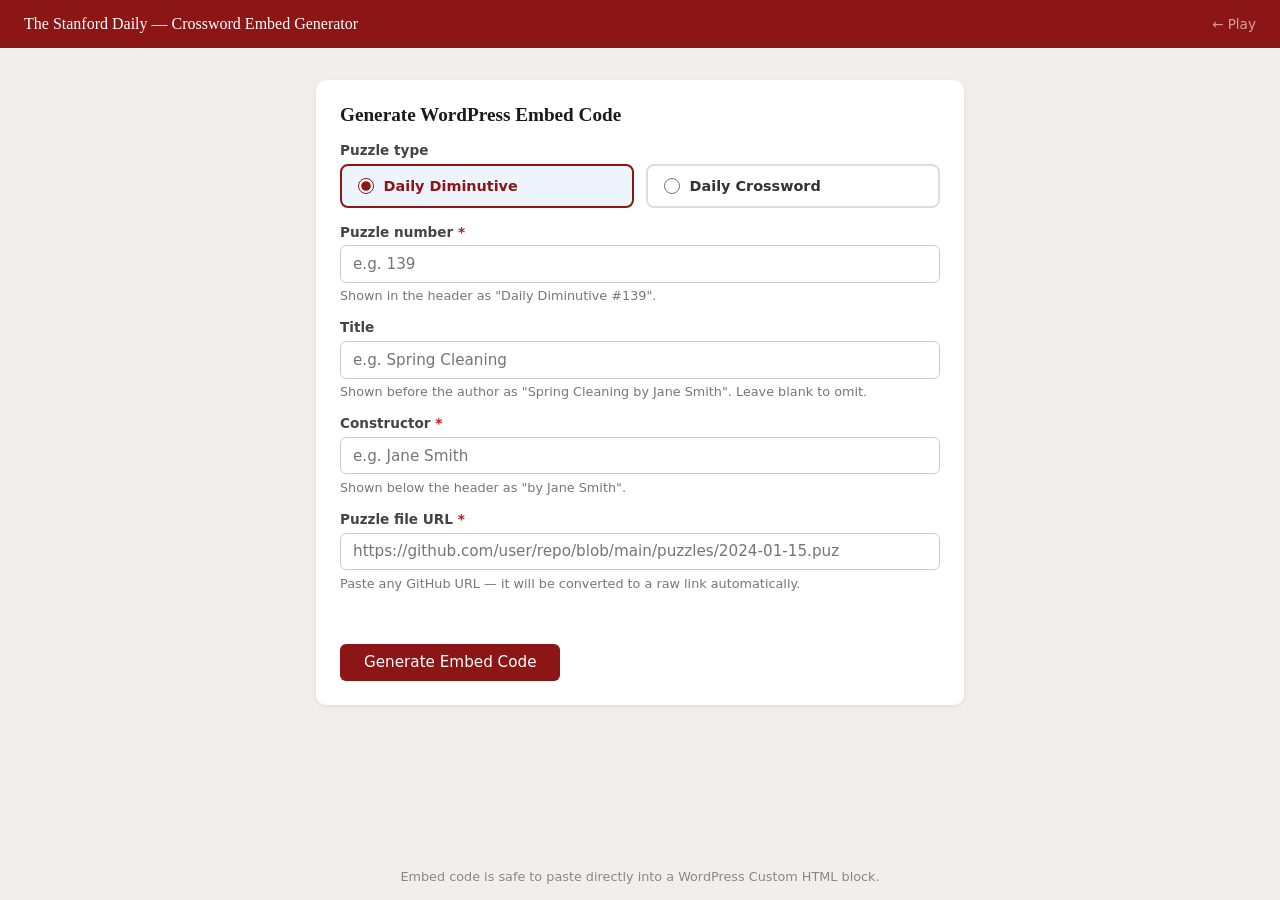
==== generate.html @ b4670187 "flex height" ====
<!DOCTYPE html>
<html lang="en">
<head>
  <meta charset="UTF-8">
  <meta name="viewport" content="width=device-width, initial-scale=1.0">
  <title>Crossword Embed Generator</title>
  <link rel="icon" href="assets/logo.png" type="image/png">
  <link rel="stylesheet" href="style.css">
  <style>
    /* Page-specific overrides */
    body {
      min-height: 100vh;
      display: flex;
      flex-direction: column;
      background: var(--gray-bg);
    }

    .gen-header {
      background: var(--header-bg);
      color: var(--header-fg);
      padding: 0 1.5rem;
      height: 48px;
      display: flex;
      align-items: center;
      gap: 1rem;
    }

    .gen-header h1 {
      font-family: var(--serif);
      font-size: 1rem;
      font-weight: 400;
      color: #fff;
    }

    .gen-header a {
      color: rgba(255,255,255,0.6);
      text-decoration: none;
      font-size: 0.85rem;
      margin-left: auto;
    }

    .gen-header a:hover {
      color: #fff;
    }

    .gen-main {
      flex: 1;
      max-width: 680px;
      margin: 2rem auto;
      width: 100%;
      padding: 0 1rem;
      display: flex;
      flex-direction: column;
      gap: 1.5rem;
    }

    .gen-card {
      background: #fff;
      border-radius: 10px;
      padding: 1.5rem;
      box-shadow: 0 1px 4px rgba(0,0,0,0.08);
    }

    .gen-card h2 {
      font-family: var(--serif);
      font-size: 1.2rem;
      margin-bottom: 1rem;
    }

    .field-group {
      display: flex;
      flex-direction: column;
      gap: 0.35rem;
      margin-bottom: 1rem;
    }

    .field-group label {
      font-size: 0.85rem;
      font-weight: 600;
      color: #444;
    }

    .field-group input[type="text"],
    .field-group input[type="number"],
    .field-group input[type="url"] {
      padding: 0.55rem 0.75rem;
      border: 1px solid #ccc;
      border-radius: 6px;
      font-family: var(--sans);
      font-size: 0.95rem;
      width: 100%;
      transition: border-color 0.15s;
    }

    .field-group input:focus {
      outline: none;
      border-color: var(--revealed);
    }

    /* Radio option cards */
    .radio-group {
      display: flex;
      gap: 0.75rem;
      flex-wrap: wrap;
    }

    .radio-card {
      flex: 1;
      min-width: 140px;
      border: 2px solid #ddd;
      border-radius: 8px;
      padding: 0.75rem 1rem;
      cursor: pointer;
      display: flex;
      align-items: center;
      gap: 0.6rem;
      transition: border-color 0.15s, background 0.15s;
      user-select: none;
    }

    .radio-card:hover {
      border-color: #aaa;
    }

    .radio-card input[type="radio"] {
      accent-color: var(--revealed);
      width: 16px;
      height: 16px;
      flex-shrink: 0;
    }

    .radio-card input[type="radio"]:checked + .radio-card-content .radio-label {
      color: var(--revealed);
    }

    .radio-card-content {
      display: flex;
      align-items: center;
      gap: 0.5rem;
    }

    .radio-card:has(input:checked) {
      border-color: var(--revealed);
      background: #eef4fc;
    }

    .radio-card img {
      height: 28px;
      width: auto;
      object-fit: contain;
    }

    .radio-label {
      font-size: 0.9rem;
      font-weight: 600;
      color: #333;
    }

    .field-hint {
      font-size: 0.8rem;
      color: #777;
    }

    .required {
      color: var(--incorrect, #b91c1c);
    }

    #generate-btn {
      padding: 0.6rem 1.5rem;
      background: var(--header-bg);
      color: #fff;
      border: none;
      border-radius: 6px;
      font-family: var(--sans);
      font-size: 0.95rem;
      cursor: pointer;
      transition: background 0.15s;
    }

    #generate-btn:hover {
      background: var(--cardinal-dark, #651010);
    }

    #generate-btn:disabled {
      opacity: 0.5;
      cursor: not-allowed;
    }

    .output-area {
      display: none;
    }

    .output-area.visible {
      display: block;
    }

    .output-label {
      display: flex;
      align-items: center;
      justify-content: space-between;
      margin-bottom: 0.5rem;
    }

    .output-label span {
      font-size: 0.85rem;
      font-weight: 600;
      color: #444;
    }

    #copy-btn {
      padding: 0.3rem 0.85rem;
      background: var(--gray-bg);
      border: 1px solid #ccc;
      border-radius: 5px;
      font-family: var(--sans);
      font-size: 0.85rem;
      cursor: pointer;
      transition: background 0.15s;
    }

    #copy-btn:hover {
      background: #d4d4d4;
    }

    #output-textarea {
      width: 100%;
      min-height: 180px;
      padding: 0.75rem;
      border: 1px solid #ccc;
      border-radius: 6px;
      font-family: 'Menlo', 'Consolas', monospace;
      font-size: 0.8rem;
      resize: vertical;
      color: #333;
      background: #fafafa;
    }

    #puzzle-title-preview {
      font-size: 0.85rem;
      color: #555;
      min-height: 1.2em;
      margin-top: 0.25rem;
    }

    #gen-error {
      color: var(--incorrect);
      font-size: 0.875rem;
      min-height: 1.2em;
    }

    .gen-footer {
      text-align: center;
      padding: 1rem;
      font-size: 0.8rem;
      color: #888;
    }

    @media (max-width: 640px) {
      .gen-main {
        margin: 1rem auto;
      }
    }
  </style>
</head>
<body>

  <header class="gen-header">
    <h1>The Stanford Daily — Crossword Embed Generator</h1>
    <a href="index.html">← Play</a>
  </header>

  <main class="gen-main">

    <div class="gen-card">
      <h2>Generate WordPress Embed Code</h2>

      <div class="field-group">
        <label>Puzzle type</label>
        <div class="radio-group">
          <label class="radio-card">
            <input type="radio" name="puzzle-type" value="dimi" checked>
            <div class="radio-card-content">
              <span class="radio-label">Daily Diminutive</span>
            </div>
          </label>
          <label class="radio-card">
            <input type="radio" name="puzzle-type" value="crossword">
            <div class="radio-card-content">
              <span class="radio-label">Daily Crossword</span>
            </div>
          </label>
        </div>
      </div>

      <div class="field-group">
        <label for="puzzle-num-input">Puzzle number <span class="required">*</span></label>
        <input type="text" id="puzzle-num-input" placeholder="e.g. 139" autocomplete="off">
        <span class="field-hint">Shown in the header as "Daily Diminutive #139".</span>
      </div>

      <div class="field-group">
        <label for="puzzle-title-input">Title</label>
        <input type="text" id="puzzle-title-input" placeholder="e.g. Spring Cleaning" autocomplete="off">
        <span class="field-hint">Shown before the author as "Spring Cleaning by Jane Smith". Leave blank to omit.</span>
      </div>

      <div class="field-group">
        <label for="puzzle-author-input">Constructor <span class="required">*</span></label>
        <input type="text" id="puzzle-author-input" placeholder="e.g. Jane Smith" autocomplete="off">
        <span class="field-hint">Shown below the header as "by Jane Smith".</span>
      </div>

      <div class="field-group">
        <label for="puz-url-input">Puzzle file URL <span class="required">*</span></label>
        <input type="url" id="puz-url-input"
               placeholder="https://github.com/user/repo/blob/main/puzzles/2024-01-15.puz"
               autocomplete="off" spellcheck="false">
        <span class="field-hint">Paste any GitHub URL — it will be converted to a raw link automatically.</span>
      </div>

      <div id="gen-error" role="alert" aria-live="polite"></div>
      <div id="puzzle-title-preview" aria-live="polite"></div>

      <button id="generate-btn">Generate Embed Code</button>
    </div>

    <div class="gen-card output-area" id="output-area">
      <div class="output-label">
        <span>WordPress embed snippet</span>
        <button id="copy-btn">Copy</button>
      </div>
      <textarea id="output-textarea" readonly spellcheck="false" aria-label="Generated embed HTML"></textarea>
      <p style="font-size:0.8rem; color:#777; margin-top:0.5rem;">
        Paste this into a <strong>Custom HTML</strong> block in WordPress.
        Make sure the iframe's <code>src</code> domain is allowed under
        <em>Settings → Reading → Allowed iframe domains</em> if required by your theme.
      </p>
    </div>

  </main>

  <footer class="gen-footer">
    Embed code is safe to paste directly into a WordPress Custom HTML block.
  </footer>

  <script type="module">
    import { parsePuz } from './puz-parser.js';

    const puzUrlInput       = document.getElementById('puz-url-input');
    const puzzleNumInput    = document.getElementById('puzzle-num-input');
    const puzzleTitleInput  = document.getElementById('puzzle-title-input');
    const puzzleAuthorInput = document.getElementById('puzzle-author-input');
    const generateBtn       = document.getElementById('generate-btn');
    const outputArea     = document.getElementById('output-area');
    const outputTextarea = document.getElementById('output-textarea');
    const copyBtn        = document.getElementById('copy-btn');
    const genError       = document.getElementById('gen-error');
    const titlePreview   = document.getElementById('puzzle-title-preview');

    // Resolve index.html relative to this page — always correct regardless of host/path
    const playerBase = new URL('index.html', location.href).href;

    generateBtn.addEventListener('click', async () => {
      genError.textContent = '';
      titlePreview.textContent = '';
      outputArea.classList.remove('visible');

      // Validate required fields
      const puzzleNum     = puzzleNumInput.value.trim();
      const puzzleAuthor  = puzzleAuthorInput.value.trim();
      let rawUrl = puzUrlInput.value.trim();

      if (!puzzleNum || !puzzleAuthor || !rawUrl) {
        genError.textContent = 'Puzzle number, constructor, and puzzle file URL are required.';
        return;
      }

      // Auto-convert github.com blob URLs → raw.githubusercontent.com
      // e.g. https://github.com/user/repo/blob/main/puzzles/file.puz
      //    → https://raw.githubusercontent.com/user/repo/main/puzzles/file.puz
      const githubBlobMatch = rawUrl.match(
        /^https?:\/\/github\.com\/([^/]+)\/([^/]+)\/blob\/(.+)$/
      );
      if (githubBlobMatch) {
        rawUrl = `https://raw.githubusercontent.com/${githubBlobMatch[1]}/${githubBlobMatch[2]}/${githubBlobMatch[3]}`;
        puzUrlInput.value = rawUrl;
        titlePreview.textContent = 'Converted to raw URL for direct access.';
      }

      try {
        new URL(rawUrl);
      } catch {
        genError.textContent = 'Invalid URL. Please enter a full URL including https://.';
        return;
      }

      const puzzleType     = document.querySelector('input[name="puzzle-type"]:checked')?.value || 'dimi';
      const puzzlePubTitle = puzzleTitleInput.value.trim();

      generateBtn.disabled = true;
      generateBtn.textContent = 'Loading puzzle…';

      let parsedTitle  = '';
      let parsedAuthor = '';

      try {
        const resp = await fetch(rawUrl);
        if (!resp.ok) throw new Error(`HTTP ${resp.status} — check that the URL is publicly accessible.`);
        const buf = await resp.arrayBuffer();
        const puz = parsePuz(buf);
        parsedTitle  = puz.title  || '';
        parsedAuthor = puz.author || '';
        titlePreview.textContent = parsedTitle
          ? `Loaded: "${parsedTitle}"${parsedAuthor ? ` by ${parsedAuthor}` : ''}`
          : 'Loaded successfully.';
      } catch (err) {
        // Fetch failed — generate snippet anyway, show a clear actionable message
        if (err.message.includes('Failed to fetch') || err.message.includes('NetworkError') || err.message.includes('CORS')) {
          genError.textContent = 'Could not fetch the file — make sure the URL points to a raw file (raw.githubusercontent.com), not a GitHub page.';
        } else {
          genError.textContent = `Could not load puzzle: ${err.message}`;
        }
      } finally {
        generateBtn.disabled = false;
        generateBtn.textContent = 'Generate Embed Code';
      }

      const typeName    = puzzleType === 'dimi' ? 'Daily Diminutive' : 'Daily Crossword';
      const footerLabel = puzzleNum ? `${typeName} #${puzzleNum}` : typeName;

      const playerUrl = new URL(playerBase);
      playerUrl.searchParams.set('puz', rawUrl);
      playerUrl.searchParams.set('embed', '1');
      playerUrl.searchParams.set('type', puzzleType);
      if (puzzleNum)      playerUrl.searchParams.set('num', puzzleNum);
      if (puzzlePubTitle) playerUrl.searchParams.set('title', puzzlePubTitle);
      if (puzzleAuthor)   playerUrl.searchParams.set('author', puzzleAuthor);
      const iframeSrc = playerUrl.toString();

      const titleAttr = puzzleNum
        ? `${footerLabel}`
        : (parsedTitle ? `Crossword — ${parsedTitle}` : 'Crossword Puzzle');

      const snippet = `<div style="max-width:760px; margin:0 auto;">
  <iframe
    src="${iframeSrc}"
    width="100%"
    height="600"
    frameborder="0"
    scrolling="no"
    style="border:none; border-radius:8px; overflow:hidden; display:block;"
    title="${titleAttr}"
    allow="clipboard-write">
  </iframe>
</div>`;

      outputTextarea.value = snippet;
      outputArea.classList.add('visible');
      outputTextarea.select();
    });

    copyBtn.addEventListener('click', () => {
      navigator.clipboard.writeText(outputTextarea.value).then(() => {
        copyBtn.textContent = 'Copied!';
        setTimeout(() => { copyBtn.textContent = 'Copy'; }, 2000);
      }).catch(() => {
        // Fallback: select the textarea so user can copy manually
        outputTextarea.select();
        copyBtn.textContent = 'Select all → copy manually';
        setTimeout(() => { copyBtn.textContent = 'Copy'; }, 3000);
      });
    });

    // Allow pressing Enter in the URL field to trigger generate
    puzUrlInput.addEventListener('keydown', e => {
      if (e.key === 'Enter') generateBtn.click();
    });
  </script>

</body>
</html>
---- style.css ----
/* ============================================================
   style.css — Crossword Puzzle App
   Stanford Daily — Cardinal red & white theme
   ============================================================ */

/* ── Custom Properties ──────────────────────────────────────── */
:root {
  /* Stanford Cardinal palette */
  --cardinal:      #8C1515;
  --cardinal-dark: #651010;

  --cell-bg:       #ffffff;
  --black-sq:      #1a1a1a;
  --border-color:  #555555;
  --active-cell:   #f7e04a;       /* yellow — high contrast on both red and white */
  --active-word:   #fde8e8;       /* light cardinal tint */
  --incorrect:     #b91c1c;
  --revealed:      #8C1515;       /* cardinal for revealed letters */
  --checked-dot:   #8C1515;
  --gray-bg:       #f2eeee;       /* warm off-white */
  --panel-bg:      #fdf8f8;       /* barely-pink white */
  --clue-active-bg:#fde8e8;       /* matches active-word */
  --clue-done:     #b8a8a8;
  --header-bg:     #8C1515;       /* Stanford Cardinal */
  --header-fg:     #ffffff;
  --btn-bg:        #8C1515;
  --btn-hover:     #651010;
  --modal-overlay: rgba(60, 0, 0, 0.5);
  --serif:         Georgia, 'Times New Roman', serif;
  --sans:          system-ui, -apple-system, 'Segoe UI', sans-serif;
  --cell-border:   1px solid var(--border-color);
}

/* ── Reset ───────────────────────────────────────────────────── */
*, *::before, *::after {
  box-sizing: border-box;
  margin: 0;
  padding: 0;
}

html, body {
  height: 100%;
  overflow: hidden;
}

body {
  font-family: var(--sans);
  background: var(--gray-bg);
  color: #1a1a1a;
  display: flex;
  flex-direction: column;
  height: 100vh;
}

/* ── Load Screen ─────────────────────────────────────────────── */
#load-screen {
  flex: 1;
  display: flex;
  flex-direction: column;
  align-items: center;
  justify-content: center;
  padding: 2rem;
  gap: 1.5rem;
}

#load-screen h1 {
  font-family: var(--serif);
  font-size: 2rem;
  letter-spacing: -0.02em;
}

#load-screen p {
  color: #555;
  font-size: 0.95rem;
}

#drop-zone {
  width: 100%;
  max-width: 420px;
  border: 2px dashed #999;
  border-radius: 12px;
  padding: 3rem 2rem;
  text-align: center;
  cursor: pointer;
  transition: border-color 0.15s, background 0.15s;
  background: #fff;
}

#drop-zone:hover,
#drop-zone.drag-over {
  border-color: var(--revealed);
  background: #eef4fc;
}

#drop-zone svg {
  display: block;
  margin: 0 auto 1rem;
  opacity: 0.4;
}

#drop-zone p {
  margin-bottom: 0.75rem;
  font-size: 1rem;
  color: #444;
}

#file-input {
  display: none;
}

.browse-btn {
  display: inline-block;
  padding: 0.5rem 1.25rem;
  border-radius: 6px;
  background: var(--btn-bg);
  color: #fff;
  font-size: 0.9rem;
  cursor: pointer;
  border: none;
  font-family: var(--sans);
  transition: background 0.15s;
}

.browse-btn:hover {
  background: var(--btn-hover);
}

#load-error {
  color: var(--incorrect);
  font-size: 0.9rem;
  min-height: 1.2em;
}

/* ── App (shown once puzzle loaded) ──────────────────────────── */
#app {
  display: none;
  flex-direction: column;
  flex: 1;
  overflow: hidden;
}

#app.visible {
  display: flex;
}

/* ── Header ──────────────────────────────────────────────────── */
#header {
  background: var(--header-bg);
  color: var(--header-fg);
  display: flex;
  align-items: center;
  gap: 0.75rem;
  padding: 0 1rem;
  height: 48px;
  flex-shrink: 0;
  position: relative;
  z-index: 10;
}

#puzzle-title {
  flex: 1;
  font-family: var(--serif);
  font-size: 1rem;
  white-space: nowrap;
  overflow: hidden;
  text-overflow: ellipsis;
}

#timer {
  font-variant-numeric: tabular-nums;
  font-size: 0.95rem;
  letter-spacing: 0.04em;
  min-width: 5.5ch;
  text-align: center;
  background: transparent;
  border: 1px solid rgba(255,255,255,0.3);
  border-radius: 5px;
  color: var(--header-fg);
  padding: 0.3rem 0.6rem;
  cursor: pointer;
  font-family: var(--sans);
  display: flex;
  align-items: center;
  gap: 0.3rem;
  transition: background 0.15s;
}

#timer:hover {
  background: rgba(255,255,255,0.15);
}

#timer.paused {
  opacity: 0.7;
}

#timer-icon {
  font-size: 0.75rem;
  line-height: 1;
  flex-shrink: 0;
}

/* ── Help Button ─────────────────────────────────────────────── */
#help-btn {
  background: transparent;
  border: 1px solid rgba(255,255,255,0.3);
  color: var(--header-fg);
  border-radius: 50%;
  width: 28px;
  height: 28px;
  display: flex;
  align-items: center;
  justify-content: center;
  font-family: var(--serif);
  font-size: 1rem;
  font-weight: 700;
  cursor: pointer;
  transition: background 0.15s;
  flex-shrink: 0;
}

#help-btn:hover {
  background: rgba(255,255,255,0.15);
}

/* ── Help Modal ──────────────────────────────────────────────── */
#help-modal .modal {
  max-width: 460px;
  text-align: left;
}

#help-modal h2 {
  text-align: center;
  margin-bottom: 1.25rem;
}

.help-section {
  margin-bottom: 1rem;
}

.help-section h3 {
  font-family: var(--sans);
  font-size: 0.7rem;
  font-weight: 700;
  text-transform: uppercase;
  letter-spacing: 0.08em;
  color: var(--cardinal);
  margin-bottom: 0.5rem;
}

.help-row {
  display: flex;
  align-items: baseline;
  gap: 0.75rem;
  padding: 0.25rem 0;
  font-size: 0.9rem;
  color: #333;
  line-height: 1.4;
}

.help-row + .help-row {
  border-top: 1px solid #f0e8e8;
}

.help-key {
  font-family: var(--sans);
  font-size: 0.78rem;
  font-weight: 600;
  white-space: nowrap;
  min-width: 110px;
  color: #555;
  flex-shrink: 0;
}

kbd {
  display: inline-block;
  background: #f4f0f0;
  border: 1px solid #ccc;
  border-bottom-width: 2px;
  border-radius: 4px;
  padding: 0.1em 0.4em;
  font-family: var(--sans);
  font-size: 0.75rem;
  color: #333;
  line-height: 1.4;
}

.header-btn {
  background: transparent;
  border: 1px solid rgba(255,255,255,0.3);
  color: var(--header-fg);
  border-radius: 5px;
  padding: 0.3rem 0.75rem;
  font-family: var(--sans);
  font-size: 0.85rem;
  cursor: pointer;
  transition: background 0.15s;
  white-space: nowrap;
}

.header-btn:hover {
  background: rgba(255,255,255,0.15);
}

/* ── Menu Dropdown ───────────────────────────────────────────── */
#menu-wrapper {
  position: relative;
}

#menu {
  display: none;
  position: absolute;
  top: calc(100% + 6px);
  right: 0;
  background: #fff;
  border: 1px solid #ddd;
  border-radius: 8px;
  box-shadow: 0 4px 16px rgba(0,0,0,0.18);
  min-width: 180px;
  z-index: 100;
  overflow: hidden;
}

#menu.open {
  display: block;
}

#menu button {
  display: block;
  width: 100%;
  text-align: left;
  padding: 0.55rem 1rem;
  background: none;
  border: none;
  font-family: var(--sans);
  font-size: 0.9rem;
  color: #222;
  cursor: pointer;
  transition: background 0.1s;
}

#menu button:hover {
  background: var(--gray-bg);
}

#menu hr {
  border: none;
  border-top: 1px solid #e8e8e8;
  margin: 2px 0;
}

/* ── Puzzle Area ─────────────────────────────────────────────── */
#puzzle-area {
  display: flex;
  flex: 1;
  overflow: hidden;
  gap: 0;
}

/* ── Grid ────────────────────────────────────────────────────── */
#grid-wrapper {
  flex: 1;              /* takes all space left after the fixed clue panel */
  display: flex;
  align-items: flex-start;
  justify-content: center;
  padding: 1rem;
  overflow: auto;
}

#grid-container {
  display: grid;
  border: 2px solid var(--border-color);
  /* grid-template-columns set dynamically via JS */
  /* width fills the wrapper minus padding; aspect-ratio keeps cells square */
  width: 100%;
  max-width: 100%;
}

.cell {
  position: relative;
  aspect-ratio: 1;
  background: var(--cell-bg);
  border-right: var(--cell-border);
  border-bottom: var(--cell-border);
  cursor: default;
  user-select: none;
  container-type: inline-size; /* cqw units in children = % of this cell's width */
}

/* Remove redundant right/bottom borders at grid edges */
.cell:last-child { border-right: none; }

.cell.black {
  background: var(--black-sq);
  cursor: default;
}

.cell.active-cell {
  background: var(--active-cell);
}

.cell.active-word:not(.active-cell) {
  background: var(--active-word);
}

/* Cell number label */
.cell-number {
  position: absolute;
  top: 5%;
  left: 5%;
  font-size: clamp(6px, 22cqw, 11px);
  line-height: 1;
  font-family: var(--sans);
  color: #111;
  pointer-events: none;
  z-index: 1;
}

/* Letter in cell */
.cell-letter {
  position: absolute;
  inset: 0;
  display: flex;
  align-items: center;
  justify-content: center;
  font-family: var(--sans);
  font-weight: 700;
  font-size: clamp(10px, 55cqw, 28px);
  color: #111;
  pointer-events: none;
}

/* Incorrect letter */
.cell.incorrect .cell-letter {
  color: var(--incorrect);
}

/* Single diagonal slash through incorrect cells */
.cell.incorrect::before {
  content: '';
  position: absolute;
  inset: 0;
  background: linear-gradient(
    to bottom right,
    transparent calc(50% - 0.75px),
    var(--incorrect) calc(50% - 0.75px),
    var(--incorrect) calc(50% + 0.75px),
    transparent calc(50% + 0.75px)
  );
  pointer-events: none;
  z-index: 1;
}

/* Revealed letter — no color change, looks like a normal filled cell */

/* Dot indicator for checked/revealed cells */
.cell.checked::after,
.cell.revealed::after {
  content: '•';
  position: absolute;
  top: 2%;
  right: 5%;
  font-size: clamp(5px, 15cqw, 8px);
  color: var(--checked-dot);
  line-height: 1;
  pointer-events: none;
}

/* ── Active-Clue Bar (mobile) ────────────────────────────────── */
#active-clue-bar {
  display: none;
  background: var(--active-word);
  padding: 0.5rem 1rem;
  font-family: var(--serif);
  font-size: 0.9rem;
  line-height: 1.4;
  border-top: 1px solid #bbb;
  flex-shrink: 0;
}

/* ── Clue Panel ──────────────────────────────────────────────── */
#clue-panel {
  flex: 0 0 280px;      /* fixed width — never grows or shrinks */
  display: flex;
  flex-direction: column;
  overflow: hidden;
  background: var(--panel-bg);
  border-left: 1px solid #ccc;
}

/* Clue panel tabs (mobile only) */
#clue-tabs {
  display: none;
  flex-shrink: 0;
  border-bottom: 2px solid #ccc;
}

#clue-tabs button {
  flex: 1;
  padding: 0.5rem;
  background: none;
  border: none;
  font-family: var(--sans);
  font-size: 0.9rem;
  font-weight: 600;
  cursor: pointer;
  color: #666;
  border-bottom: 2px solid transparent;
  margin-bottom: -2px;
}

#clue-tabs button.active {
  color: var(--revealed);
  border-bottom-color: var(--revealed);
}

/* Desktop: each section is a flex column —
   header pinned at top, list scrolls independently */
#across-section,
#down-section {
  flex: 1;
  min-height: 0;
  display: flex;
  flex-direction: column;
  overflow: hidden;
}

#across-section {
  border-bottom: 2px solid #ddd;
}

.clue-section-header {
  font-family: var(--sans);
  font-weight: 700;
  font-size: 0.75rem;
  text-transform: uppercase;
  letter-spacing: 0.08em;
  padding: 0.6rem 1rem 0.4rem;
  color: var(--cardinal);
  flex-shrink: 0;
  border-bottom: 1px solid #e8e0e0;
  background: var(--panel-bg);
}

.clue-list {
  list-style: none;
  overflow-y: auto;
  flex: 1;
  min-height: 0;
  padding-bottom: 0.5rem;
}

.clue-item {
  display: flex;
  gap: 0.4rem;
  padding: 0.3rem 1rem;
  font-family: var(--serif);
  font-size: 0.9rem;
  line-height: 1.4;
  cursor: pointer;
  transition: background 0.1s;
  border-radius: 4px;
  margin: 0 0.25rem;
}

.clue-item:hover {
  background: rgba(0,0,0,0.05);
}

.clue-item.active-clue {
  background: var(--clue-active-bg);
}

.clue-item.completed-clue .clue-text {
  color: var(--clue-done);
}

.clue-num {
  font-weight: 700;
  min-width: 2.2ch;
  text-align: right;
  flex-shrink: 0;
  color: #444;
  font-family: var(--sans);
  font-size: 0.85rem;
  padding-top: 0.05em;
}

.clue-text {
  flex: 1;
}

/* ── Modals ───────────────────────────────────────────────────── */
.modal-overlay {
  display: none;
  position: fixed;
  inset: 0;
  background: var(--modal-overlay);
  z-index: 200;
  align-items: center;
  justify-content: center;
}

.modal-overlay.open {
  display: flex;
}

.modal {
  background: #fff;
  border-radius: 12px;
  padding: 2rem;
  max-width: 400px;
  width: 90%;
  box-shadow: 0 8px 32px rgba(0,0,0,0.25);
  text-align: center;
}

.modal h2 {
  font-family: var(--serif);
  font-size: 1.6rem;
  margin-bottom: 0.5rem;
}

.modal p {
  color: #555;
  font-size: 0.95rem;
  margin-bottom: 0.3rem;
  line-height: 1.5;
}

.modal .solve-time {
  font-size: 1.8rem;
  font-variant-numeric: tabular-nums;
  font-weight: 700;
  margin: 0.75rem 0;
  color: #222;
}

.modal-actions {
  display: flex;
  gap: 0.75rem;
  justify-content: center;
  margin-top: 1.25rem;
  flex-wrap: wrap;
}

.btn {
  padding: 0.55rem 1.25rem;
  border-radius: 6px;
  border: none;
  font-family: var(--sans);
  font-size: 0.9rem;
  cursor: pointer;
  transition: background 0.15s, opacity 0.15s;
}

.btn-primary {
  background: var(--header-bg);
  color: #fff;
}

.btn-primary:hover {
  background: var(--cardinal-dark);
}

.btn-secondary {
  background: var(--gray-bg);
  color: #222;
}

.btn-secondary:hover {
  background: #d4d4d4;
}

.btn-danger {
  background: var(--incorrect);
  color: #fff;
}

.btn-danger:hover {
  opacity: 0.85;
}

/* ── Scramble Warning ────────────────────────────────────────── */
#scramble-warning {
  display: none;
  background: #fff3cd;
  color: #856404;
  border: 1px solid #ffc107;
  border-radius: 6px;
  padding: 0.5rem 1rem;
  font-size: 0.875rem;
  text-align: center;
  flex-shrink: 0;
}

/* ── Puzzle Banner ───────────────────────────────────────────── */
#puzzle-banner {
  display: none;
  flex-direction: column;
  align-items: center;
  justify-content: center;
  gap: 0.2rem;
  padding: 0.55rem 1.25rem 0.6rem;
  background: var(--cardinal);
  border-bottom: 2px solid var(--cardinal-dark);
  flex-shrink: 0;
}

#puzzle-banner.visible {
  display: flex;
}

#banner-top {
  display: flex;
  align-items: center;
  gap: 0.55rem;
}

#banner-logo {
  height: 26px;
  width: auto;
  object-fit: contain;
  display: block;
}

#banner-number {
  font-family: var(--serif);
  font-size: 1.05rem;
  font-weight: 400;
  color: #ffffff;
  letter-spacing: 0.01em;
  line-height: 1;
}

#banner-author {
  font-family: var(--serif);
  font-size: 0.8rem;
  color: rgba(255, 255, 255, 0.8);
  font-style: italic;
  line-height: 1;
}

/* ── Embed Mode ──────────────────────────────────────────────── */
body.embed-mode #load-screen {
  display: none !important;
}

/* In embed mode, hide the text title (banner already shows puzzle info)
   but keep the timer, help, and menu visible */
body.embed-mode #puzzle-title {
  display: none;
}

body.embed-mode #app {
  border-radius: 8px;
  overflow: hidden;
}

/* Always show side-by-side layout in embed mode, regardless of viewport width */
body.embed-mode #puzzle-area {
  flex-direction: row;
  overflow: hidden;
}

body.embed-mode #grid-wrapper {
  align-self: flex-start;
}

body.embed-mode #active-clue-bar {
  display: none;
}

body.embed-mode #clue-panel {
  flex: 0 0 280px;
  border-left: 1px solid #ccc;
  border-top: none;
  min-height: unset;
}

body.embed-mode #clue-tabs {
  display: none;
}

body.embed-mode #across-section,
body.embed-mode #down-section {
  display: flex;
}

body.embed-mode .clue-section-header {
  display: block;
}

/* ── Media Queries (Mobile ≤ 640px) ─────────────────────────── */
@media (max-width: 640px) {
  html, body {
    overflow: auto;
    height: auto;
  }

  #puzzle-area {
    flex-direction: column;
    overflow: auto;
  }

  #grid-wrapper {
    padding: 0.5rem;
    flex-shrink: 0;
    justify-content: center;
  }

  #grid-container {
    max-width: 100%;
    width: 100%;
  }

  #active-clue-bar {
    display: block;
  }

  #clue-panel {
    border-left: none;
    border-top: 1px solid #ccc;
    flex: 1;
    min-height: 200px;
    overflow: hidden;
    display: flex;
    flex-direction: column;
  }

  #clue-tabs {
    display: flex;
  }

  /* On mobile, only one section visible at a time */
  #across-section,
  #down-section {
    display: none;
    flex: 1;
    min-height: 0;
    overflow: hidden;
  }

  #across-section.tab-active,
  #down-section.tab-active {
    display: flex;
    flex-direction: column;
  }

  #across-section {
    border-bottom: none;
  }

  .clue-section-header {
    display: none;
  }

  /* On mobile clue-list fills the tab panel */
  .clue-list {
    overflow-y: auto;
    flex: 1;
    padding-top: 0.25rem;
  }

  #clue-panel {
    max-width: none;
  }
}
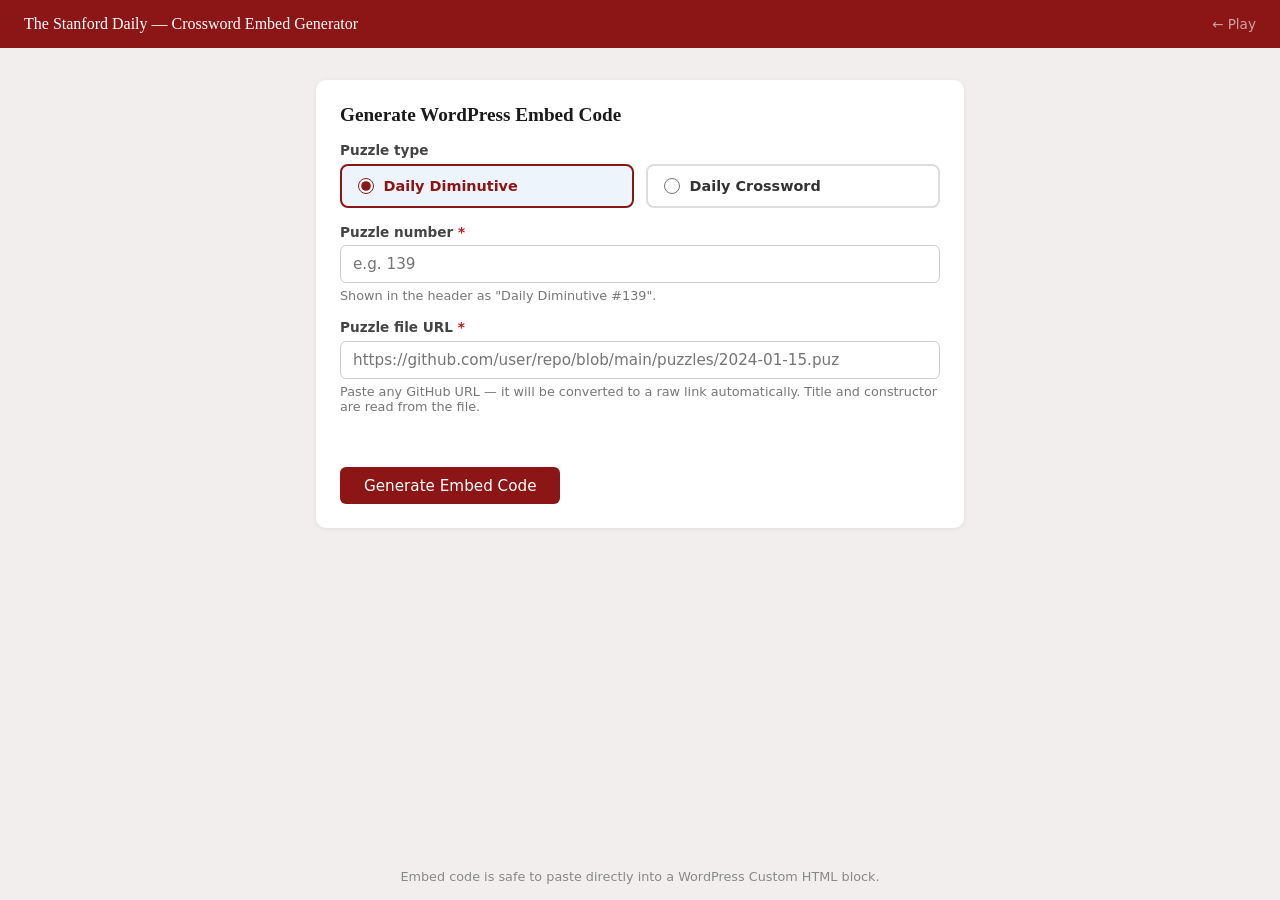
==== commit 110fcae3: "fix generate" ====
--- a/generate.html
+++ b/generate.html
@@ -8,6 +8,11 @@
   <link rel="stylesheet" href="style.css">
   <style>
     /* Page-specific overrides */
+    html, body {
+      overflow: auto;
+      height: auto;
+    }
+
     body {
       min-height: 100vh;
       display: flex;
@@ -299,23 +304,11 @@
       </div>
 
       <div class="field-group">
-        <label for="puzzle-title-input">Title</label>
-        <input type="text" id="puzzle-title-input" placeholder="e.g. Spring Cleaning" autocomplete="off">
-        <span class="field-hint">Shown before the author as "Spring Cleaning by Jane Smith". Leave blank to omit.</span>
-      </div>
-
-      <div class="field-group">
-        <label for="puzzle-author-input">Constructor <span class="required">*</span></label>
-        <input type="text" id="puzzle-author-input" placeholder="e.g. Jane Smith" autocomplete="off">
-        <span class="field-hint">Shown below the header as "by Jane Smith".</span>
-      </div>
-
-      <div class="field-group">
         <label for="puz-url-input">Puzzle file URL <span class="required">*</span></label>
         <input type="url" id="puz-url-input"
                placeholder="https://github.com/user/repo/blob/main/puzzles/2024-01-15.puz"
                autocomplete="off" spellcheck="false">
-        <span class="field-hint">Paste any GitHub URL — it will be converted to a raw link automatically.</span>
+        <span class="field-hint">Paste any GitHub URL — it will be converted to a raw link automatically. Title and constructor are read from the file.</span>
       </div>
 
       <div id="gen-error" role="alert" aria-live="polite"></div>
@@ -346,11 +339,9 @@
   <script type="module">
     import { parsePuz } from './puz-parser.js';
 
-    const puzUrlInput       = document.getElementById('puz-url-input');
-    const puzzleNumInput    = document.getElementById('puzzle-num-input');
-    const puzzleTitleInput  = document.getElementById('puzzle-title-input');
-    const puzzleAuthorInput = document.getElementById('puzzle-author-input');
-    const generateBtn       = document.getElementById('generate-btn');
+    const puzUrlInput    = document.getElementById('puz-url-input');
+    const puzzleNumInput = document.getElementById('puzzle-num-input');
+    const generateBtn    = document.getElementById('generate-btn');
     const outputArea     = document.getElementById('output-area');
     const outputTextarea = document.getElementById('output-textarea');
     const copyBtn        = document.getElementById('copy-btn');
@@ -366,12 +357,11 @@
       outputArea.classList.remove('visible');
 
       // Validate required fields
-      const puzzleNum     = puzzleNumInput.value.trim();
-      const puzzleAuthor  = puzzleAuthorInput.value.trim();
+      const puzzleNum = puzzleNumInput.value.trim();
       let rawUrl = puzUrlInput.value.trim();
 
-      if (!puzzleNum || !puzzleAuthor || !rawUrl) {
-        genError.textContent = 'Puzzle number, constructor, and puzzle file URL are required.';
+      if (!puzzleNum || !rawUrl) {
+        genError.textContent = 'Puzzle number and puzzle file URL are required.';
         return;
       }
 
@@ -394,8 +384,7 @@
         return;
       }
 
-      const puzzleType     = document.querySelector('input[name="puzzle-type"]:checked')?.value || 'dimi';
-      const puzzlePubTitle = puzzleTitleInput.value.trim();
+      const puzzleType = document.querySelector('input[name="puzzle-type"]:checked')?.value || 'dimi';
 
       generateBtn.disabled = true;
       generateBtn.textContent = 'Loading puzzle…';
@@ -414,38 +403,38 @@
           ? `Loaded: "${parsedTitle}"${parsedAuthor ? ` by ${parsedAuthor}` : ''}`
           : 'Loaded successfully.';
       } catch (err) {
-        // Fetch failed — generate snippet anyway, show a clear actionable message
         if (err.message.includes('Failed to fetch') || err.message.includes('NetworkError') || err.message.includes('CORS')) {
           genError.textContent = 'Could not fetch the file — make sure the URL points to a raw file (raw.githubusercontent.com), not a GitHub page.';
         } else {
           genError.textContent = `Could not load puzzle: ${err.message}`;
         }
-      } finally {
         generateBtn.disabled = false;
         generateBtn.textContent = 'Generate Embed Code';
+        return;
       }
 
+      generateBtn.disabled = false;
+      generateBtn.textContent = 'Generate Embed Code';
+
       const typeName    = puzzleType === 'dimi' ? 'Daily Diminutive' : 'Daily Crossword';
-      const footerLabel = puzzleNum ? `${typeName} #${puzzleNum}` : typeName;
+      const footerLabel = `${typeName} #${puzzleNum}`;
 
       const playerUrl = new URL(playerBase);
       playerUrl.searchParams.set('puz', rawUrl);
       playerUrl.searchParams.set('embed', '1');
       playerUrl.searchParams.set('type', puzzleType);
-      if (puzzleNum)      playerUrl.searchParams.set('num', puzzleNum);
-      if (puzzlePubTitle) playerUrl.searchParams.set('title', puzzlePubTitle);
-      if (puzzleAuthor)   playerUrl.searchParams.set('author', puzzleAuthor);
+      playerUrl.searchParams.set('num', puzzleNum);
+      if (parsedTitle)  playerUrl.searchParams.set('title', parsedTitle);
+      if (parsedAuthor) playerUrl.searchParams.set('author', parsedAuthor);
       const iframeSrc = playerUrl.toString();
 
-      const titleAttr = puzzleNum
-        ? `${footerLabel}`
-        : (parsedTitle ? `Crossword — ${parsedTitle}` : 'Crossword Puzzle');
+      const titleAttr = parsedTitle ? `${footerLabel} — ${parsedTitle}` : footerLabel;
 
       const snippet = `<div style="max-width:760px; margin:0 auto;">
   <iframe
     src="${iframeSrc}"
     width="100%"
-    height="600"
+    height="550"
     frameborder="0"
     scrolling="no"
     style="border:none; border-radius:8px; overflow:hidden; display:block;"
--- a/style.css
+++ b/style.css
@@ -358,10 +358,11 @@
 
 /* ── Grid ────────────────────────────────────────────────────── */
 #grid-wrapper {
-  flex: 1;              /* takes all space left after the fixed clue panel */
-  display: flex;
-  align-items: flex-start;
-  justify-content: center;
+  flex: 1;
+  display: flex;
+  flex-direction: column;
+  align-items: center;    /* center banner and grid horizontally */
+  justify-content: flex-start;
   padding: 1rem;
   overflow: auto;
 }
@@ -479,7 +480,7 @@
 
 /* ── Clue Panel ──────────────────────────────────────────────── */
 #clue-panel {
-  flex: 0 0 280px;      /* fixed width — never grows or shrinks */
+  flex: 0 0 200px;      /* fixed width — never grows or shrinks */
   display: flex;
   flex-direction: column;
   overflow: hidden;
@@ -534,7 +535,7 @@
   font-size: 0.75rem;
   text-transform: uppercase;
   letter-spacing: 0.08em;
-  padding: 0.6rem 1rem 0.4rem;
+  padding: 0.6rem 1rem 0.4rem 0.25rem;
   color: var(--cardinal);
   flex-shrink: 0;
   border-bottom: 1px solid #e8e0e0;
@@ -552,7 +553,7 @@
 .clue-item {
   display: flex;
   gap: 0.4rem;
-  padding: 0.3rem 1rem;
+  padding: 0.15rem 0.6rem 0.15rem 0.25rem;
   font-family: var(--serif);
   font-size: 0.9rem;
   line-height: 1.4;
@@ -699,10 +700,11 @@
   flex-direction: column;
   align-items: center;
   justify-content: center;
-  gap: 0.2rem;
-  padding: 0.55rem 1.25rem 0.6rem;
+  gap: 0.25rem;
+  padding: 0.6rem 1rem 0.65rem;
   background: var(--cardinal);
-  border-bottom: 2px solid var(--cardinal-dark);
+  border-radius: 6px 6px 0 0;  /* rounds into the grid top edge */
+  width: 100%;
   flex-shrink: 0;
 }
 
@@ -717,7 +719,7 @@
 }
 
 #banner-logo {
-  height: 26px;
+  height: 24px;
   width: auto;
   object-fit: contain;
   display: block;
@@ -725,7 +727,7 @@
 
 #banner-number {
   font-family: var(--serif);
-  font-size: 1.05rem;
+  font-size: 1rem;
   font-weight: 400;
   color: #ffffff;
   letter-spacing: 0.01em;
@@ -734,8 +736,8 @@
 
 #banner-author {
   font-family: var(--serif);
-  font-size: 0.8rem;
-  color: rgba(255, 255, 255, 0.8);
+  font-size: 0.78rem;
+  color: rgba(255, 255, 255, 0.85);
   font-style: italic;
   line-height: 1;
 }
@@ -751,18 +753,30 @@
   display: none;
 }
 
+/* Embed mode overrides — high specificity so these beat the mobile media query */
+
+/* Lock body to iframe height so the flex height chain works at any viewport width */
+body.embed-mode {
+  height: 100vh;
+  overflow: hidden;
+}
+
 body.embed-mode #app {
+  height: 100vh;
+  overflow: hidden;
   border-radius: 8px;
-  overflow: hidden;
-}
-
-/* Always show side-by-side layout in embed mode, regardless of viewport width */
+}
+
+/* Force side-by-side layout */
 body.embed-mode #puzzle-area {
   flex-direction: row;
   overflow: hidden;
 }
 
+/* Grid fills remaining width; sits at the top */
 body.embed-mode #grid-wrapper {
+  flex: 1;
+  overflow: auto;
   align-self: flex-start;
 }
 
@@ -770,24 +784,42 @@
   display: none;
 }
 
+/* Clue panel: fixed 280 px wide, stretches to full puzzle-area height */
 body.embed-mode #clue-panel {
-  flex: 0 0 280px;
+  flex: 0 0 200px;
+  height: auto;        /* let align-items:stretch do the work */
+  overflow: hidden;
   border-left: 1px solid #ccc;
   border-top: none;
-  min-height: unset;
+  min-height: 0;
+  display: flex;
+  flex-direction: column;
 }
 
 body.embed-mode #clue-tabs {
   display: none;
 }
 
+/* Both sections visible, each taking half the panel height */
 body.embed-mode #across-section,
 body.embed-mode #down-section {
   display: flex;
+  flex: 1;
+  min-height: 0;
+  flex-direction: column;
+  overflow: hidden;
+}
+
+/* Clue list scrolls within its section */
+body.embed-mode .clue-list {
+  flex: 1;
+  min-height: 0;
+  overflow-y: auto;
 }
 
 body.embed-mode .clue-section-header {
   display: block;
+  flex-shrink: 0;
 }
 
 /* ── Media Queries (Mobile ≤ 640px) ─────────────────────────── */
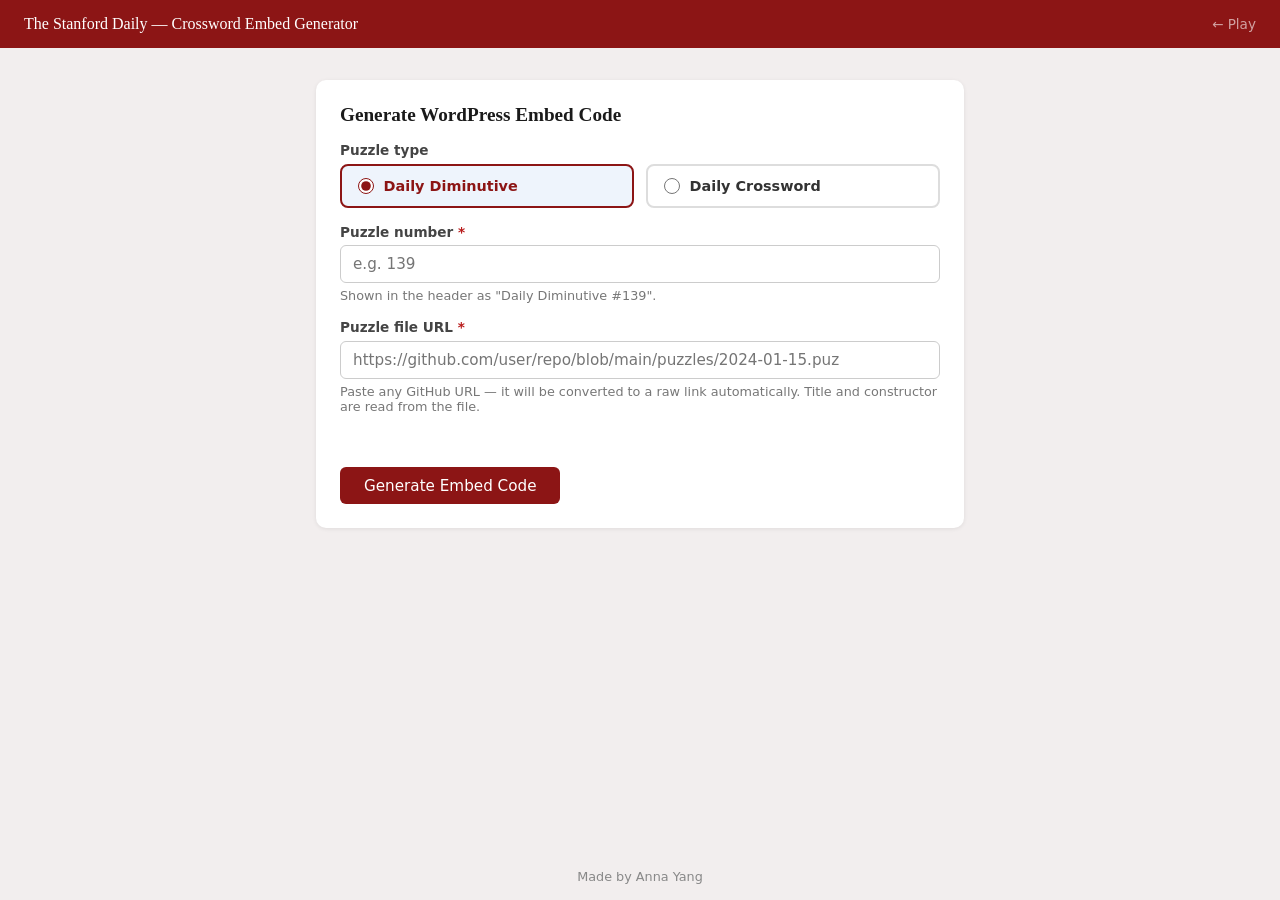
==== commit 91c8488f: "mobile" ====
--- a/generate.html
+++ b/generate.html
@@ -333,7 +333,7 @@
   </main>
 
   <footer class="gen-footer">
-    Embed code is safe to paste directly into a WordPress Custom HTML block.
+    Made by Anna Yang
   </footer>
 
   <script type="module">
@@ -434,7 +434,7 @@
   <iframe
     src="${iframeSrc}"
     width="100%"
-    height="550"
+    height="700"
     frameborder="0"
     scrolling="no"
     style="border:none; border-radius:8px; overflow:hidden; display:block;"
--- a/style.css
+++ b/style.css
@@ -367,6 +367,16 @@
   overflow: auto;
 }
 
+#grid-footer {
+  font-size: 0.65rem;
+  color: var(--border-color);
+  letter-spacing: 0.08em;
+  padding: 10px 14px 14px 0;
+  opacity: 0.6;
+  width: 100%;
+  text-align: right;
+}
+
 #grid-container {
   display: grid;
   border: 2px solid var(--border-color);
@@ -743,19 +753,10 @@
 }
 
 /* ── Embed Mode ──────────────────────────────────────────────── */
-body.embed-mode #load-screen {
-  display: none !important;
-}
-
-/* In embed mode, hide the text title (banner already shows puzzle info)
-   but keep the timer, help, and menu visible */
-body.embed-mode #puzzle-title {
-  display: none;
-}
-
-/* Embed mode overrides — high specificity so these beat the mobile media query */
-
-/* Lock body to iframe height so the flex height chain works at any viewport width */
+body.embed-mode #load-screen { display: none !important; }
+body.embed-mode #puzzle-title { display: none; }
+body.embed-mode #active-clue-bar { display: none; }
+
 body.embed-mode {
   height: 100vh;
   overflow: hidden;
@@ -767,133 +768,348 @@
   border-radius: 8px;
 }
 
-/* Force side-by-side layout */
-body.embed-mode #puzzle-area {
-  flex-direction: row;
+/* Desktop-only embed layout (≥769px): side-by-side grid + clue panel */
+@media (min-width: 769px) {
+  body.embed-mode #puzzle-area {
+    flex-direction: row;
+    overflow: hidden;
+  }
+
+  body.embed-mode #grid-wrapper {
+    flex: 1;
+    overflow: auto;
+    align-self: flex-start;
+  }
+
+  body.embed-mode #clue-panel {
+    flex: 0 0 200px;
+    height: auto;
+    overflow: hidden;
+    border-left: 1px solid #ccc;
+    border-top: none;
+    min-height: 0;
+    display: flex;
+    flex-direction: column;
+  }
+
+  body.embed-mode #clue-tabs { display: none; }
+
+  body.embed-mode #across-section,
+  body.embed-mode #down-section {
+    display: flex;
+    flex: 1;
+    min-height: 0;
+    flex-direction: column;
+    overflow: hidden;
+  }
+
+  body.embed-mode .clue-list {
+    flex: 1;
+    min-height: 0;
+    overflow-y: auto;
+  }
+
+  body.embed-mode .clue-section-header {
+    display: block;
+    flex-shrink: 0;
+  }
+
+  body.embed-mode #mobile-clue-nav,
+  body.embed-mode #mobile-keyboard { display: none; }
+}
+
+/* ── Mobile clue navigator (hidden on desktop) ───────────────── */
+#mobile-clue-nav {
+  display: none;
+}
+
+#mobile-keyboard {
+  display: none;
+}
+
+/* ── Mobile Layout (≤ 768px or .is-mobile class set by JS) ─────── */
+@media (max-width: 768px) {
+  html {
+    height: 100%;
+    overflow: hidden;
+  }
+
+  body {
+    height: 100vh;       /* fallback for old browsers */
+    height: 100dvh;      /* dynamic viewport: excludes browser chrome on iOS/Android */
+    overflow: hidden;
+  }
+
+  #app {
+    height: 100vh;       /* fallback */
+    height: 100dvh;
+    overflow: hidden;
+  }
+
+  /* Hide desktop clue panel — replaced by mobile nav + keyboard */
+  #clue-panel,
+  #active-clue-bar {
+    display: none;
+  }
+
+  /* Puzzle area centers the grid vertically with breathing room */
+  #puzzle-area {
+    flex-direction: column;
+    align-items: center;
+    justify-content: center;
+    overflow: hidden;
+    flex: 1;
+    min-height: 0;
+    padding: 10px 0;
+  }
+
+  /* Grid wrapper is exactly grid-sized (no extra height), centered */
+  #grid-wrapper {
+    flex: none;
+    padding: 0;
+    overflow: hidden;
+    /* Size the wrapper to fit the grid: min of full-width vs height-available×(cols/rows).
+       --puzzle-cols / --puzzle-rows set by JS after puzzle loads. */
+    width: min(100%, calc((100dvh - 320px) * var(--puzzle-cols, 15) / var(--puzzle-rows, 15)));
+  }
+
+  #grid-container {
+    width: 100%;
+  }
+
+  #grid-footer {
+    display: none;
+  }
+
+  /* ── Mobile clue navigator ─────────────────────────── */
+  #mobile-clue-nav {
+    display: flex;
+    align-items: center;
+    gap: 0;
+    background: var(--active-word);
+    border-top: 1px solid var(--cardinal-mid, #ddd);
+    border-bottom: 1px solid var(--cardinal-mid, #ddd);
+    flex-shrink: 0;
+    min-height: 52px;
+  }
+
+  #mobile-prev,
+  #mobile-next {
+    background: none;
+    border: none;
+    color: var(--cardinal);
+    font-size: 2rem;
+    line-height: 1;
+    padding: 0 0.75rem;
+    cursor: pointer;
+    flex-shrink: 0;
+    height: 100%;
+    display: flex;
+    align-items: center;
+  }
+
+  #mobile-prev:active,
+  #mobile-next:active {
+    background: rgba(0,0,0,0.07);
+  }
+
+  #mobile-clue-display {
+    flex: 1;
+    display: flex;
+    flex-direction: column;
+    gap: 0.1rem;
+    padding: 0.4rem 0;
+    min-width: 0;
+  }
+
+  #mobile-clue-label {
+    font-family: var(--sans);
+    font-size: 0.7rem;
+    font-weight: 700;
+    text-transform: uppercase;
+    letter-spacing: 0.06em;
+    color: var(--cardinal);
+  }
+
+  #mobile-clue-text {
+    font-family: var(--serif);
+    font-size: 0.88rem;
+    line-height: 1.35;
+    color: #1a1a1a;
+  }
+
+  /* ── Mobile keyboard ───────────────────────────────── */
+  #mobile-keyboard {
+    display: flex;
+    flex-direction: column;
+    gap: 5px;
+    padding: 6px 4px 8px;
+    padding-bottom: calc(8px + env(safe-area-inset-bottom, 0px));
+    background: #d1d5db;
+    flex-shrink: 0;
+  }
+
+  .kb-row {
+    display: flex;
+    justify-content: center;
+    gap: 5px;
+  }
+
+  .kb-key {
+    flex: 1;
+    max-width: 36px;
+    height: 42px;
+    background: #fff;
+    border: none;
+    border-radius: 5px;
+    box-shadow: 0 1px 0 rgba(0,0,0,0.35);
+    font-family: var(--sans);
+    font-size: 0.9rem;
+    font-weight: 500;
+    color: #1a1a1a;
+    cursor: pointer;
+    display: flex;
+    align-items: center;
+    justify-content: center;
+    user-select: none;
+    -webkit-tap-highlight-color: transparent;
+  }
+
+  .kb-key:active {
+    background: #b0b7bf;
+    box-shadow: none;
+    transform: translateY(1px);
+  }
+
+  .kb-back {
+    max-width: 52px;
+    font-size: 1.1rem;
+    background: #adb5bd;
+    color: #1a1a1a;
+  }
+
+  .kb-back:active {
+    background: #8a9199;
+  }
+}
+
+/* ── JS-class fallback (body.is-mobile added when window.innerWidth ≤ 768) ─ */
+/* Mirrors the critical visibility rules from the media query above            */
+body.is-mobile #clue-panel,
+body.is-mobile #active-clue-bar { display: none; }
+
+body.is-mobile #puzzle-area {
+  flex-direction: column;
+  align-items: center;
+  justify-content: center;
   overflow: hidden;
-}
-
-/* Grid fills remaining width; sits at the top */
-body.embed-mode #grid-wrapper {
-  flex: 1;
-  overflow: auto;
-  align-self: flex-start;
-}
-
-body.embed-mode #active-clue-bar {
-  display: none;
-}
-
-/* Clue panel: fixed 280 px wide, stretches to full puzzle-area height */
-body.embed-mode #clue-panel {
-  flex: 0 0 200px;
-  height: auto;        /* let align-items:stretch do the work */
-  overflow: hidden;
-  border-left: 1px solid #ccc;
-  border-top: none;
-  min-height: 0;
-  display: flex;
-  flex-direction: column;
-}
-
-body.embed-mode #clue-tabs {
-  display: none;
-}
-
-/* Both sections visible, each taking half the panel height */
-body.embed-mode #across-section,
-body.embed-mode #down-section {
-  display: flex;
   flex: 1;
   min-height: 0;
+  padding: 10px 0;
+}
+
+body.is-mobile #grid-wrapper {
+  flex: none;
+  padding: 0;
+  overflow: hidden;
+  width: min(100%, calc((100dvh - 320px) * var(--puzzle-cols, 15) / var(--puzzle-rows, 15)));
+}
+
+body.is-mobile #grid-container {
+  width: 100%;
+}
+
+body.is-mobile #grid-footer { display: none; }
+
+body.is-mobile #mobile-clue-nav {
+  display: flex;
+  align-items: center;
+  gap: 0;
+  background: var(--active-word);
+  border-top: 1px solid #ddd;
+  border-bottom: 1px solid #ddd;
+  flex-shrink: 0;
+  min-height: 52px;
+}
+
+body.is-mobile #mobile-prev,
+body.is-mobile #mobile-next {
+  background: none;
+  border: none;
+  color: var(--cardinal);
+  font-size: 2rem;
+  line-height: 1;
+  padding: 0 0.75rem;
+  cursor: pointer;
+  flex-shrink: 0;
+  height: 100%;
+  display: flex;
+  align-items: center;
+}
+
+body.is-mobile #mobile-clue-display {
+  flex: 1;
+  display: flex;
   flex-direction: column;
-  overflow: hidden;
-}
-
-/* Clue list scrolls within its section */
-body.embed-mode .clue-list {
+  gap: 0.1rem;
+  padding: 0.4rem 0;
+  min-width: 0;
+}
+
+body.is-mobile #mobile-clue-label {
+  font-family: var(--sans);
+  font-size: 0.7rem;
+  font-weight: 700;
+  text-transform: uppercase;
+  letter-spacing: 0.06em;
+  color: var(--cardinal);
+}
+
+body.is-mobile #mobile-clue-text {
+  font-family: var(--serif);
+  font-size: 0.88rem;
+  line-height: 1.35;
+  color: #1a1a1a;
+}
+
+body.is-mobile #mobile-keyboard {
+  display: flex;
+  flex-direction: column;
+  gap: 5px;
+  padding: 6px 4px 8px;
+  padding-bottom: calc(8px + env(safe-area-inset-bottom, 0px));
+  background: #d1d5db;
+  flex-shrink: 0;
+}
+
+body.is-mobile .kb-row {
+  display: flex;
+  justify-content: center;
+  gap: 5px;
+}
+
+body.is-mobile .kb-key {
   flex: 1;
-  min-height: 0;
-  overflow-y: auto;
-}
-
-body.embed-mode .clue-section-header {
-  display: block;
-  flex-shrink: 0;
-}
-
-/* ── Media Queries (Mobile ≤ 640px) ─────────────────────────── */
-@media (max-width: 640px) {
-  html, body {
-    overflow: auto;
-    height: auto;
-  }
-
-  #puzzle-area {
-    flex-direction: column;
-    overflow: auto;
-  }
-
-  #grid-wrapper {
-    padding: 0.5rem;
-    flex-shrink: 0;
-    justify-content: center;
-  }
-
-  #grid-container {
-    max-width: 100%;
-    width: 100%;
-  }
-
-  #active-clue-bar {
-    display: block;
-  }
-
-  #clue-panel {
-    border-left: none;
-    border-top: 1px solid #ccc;
-    flex: 1;
-    min-height: 200px;
-    overflow: hidden;
-    display: flex;
-    flex-direction: column;
-  }
-
-  #clue-tabs {
-    display: flex;
-  }
-
-  /* On mobile, only one section visible at a time */
-  #across-section,
-  #down-section {
-    display: none;
-    flex: 1;
-    min-height: 0;
-    overflow: hidden;
-  }
-
-  #across-section.tab-active,
-  #down-section.tab-active {
-    display: flex;
-    flex-direction: column;
-  }
-
-  #across-section {
-    border-bottom: none;
-  }
-
-  .clue-section-header {
-    display: none;
-  }
-
-  /* On mobile clue-list fills the tab panel */
-  .clue-list {
-    overflow-y: auto;
-    flex: 1;
-    padding-top: 0.25rem;
-  }
-
-  #clue-panel {
-    max-width: none;
-  }
-}
+  max-width: 36px;
+  height: 42px;
+  background: #fff;
+  border: none;
+  border-radius: 5px;
+  box-shadow: 0 1px 0 rgba(0,0,0,0.35);
+  font-family: var(--sans);
+  font-size: 0.9rem;
+  font-weight: 500;
+  color: #1a1a1a;
+  cursor: pointer;
+  display: flex;
+  align-items: center;
+  justify-content: center;
+  user-select: none;
+  -webkit-tap-highlight-color: transparent;
+}
+
+body.is-mobile .kb-back {
+  max-width: 52px;
+  font-size: 1.1rem;
+  background: #adb5bd;
+}
